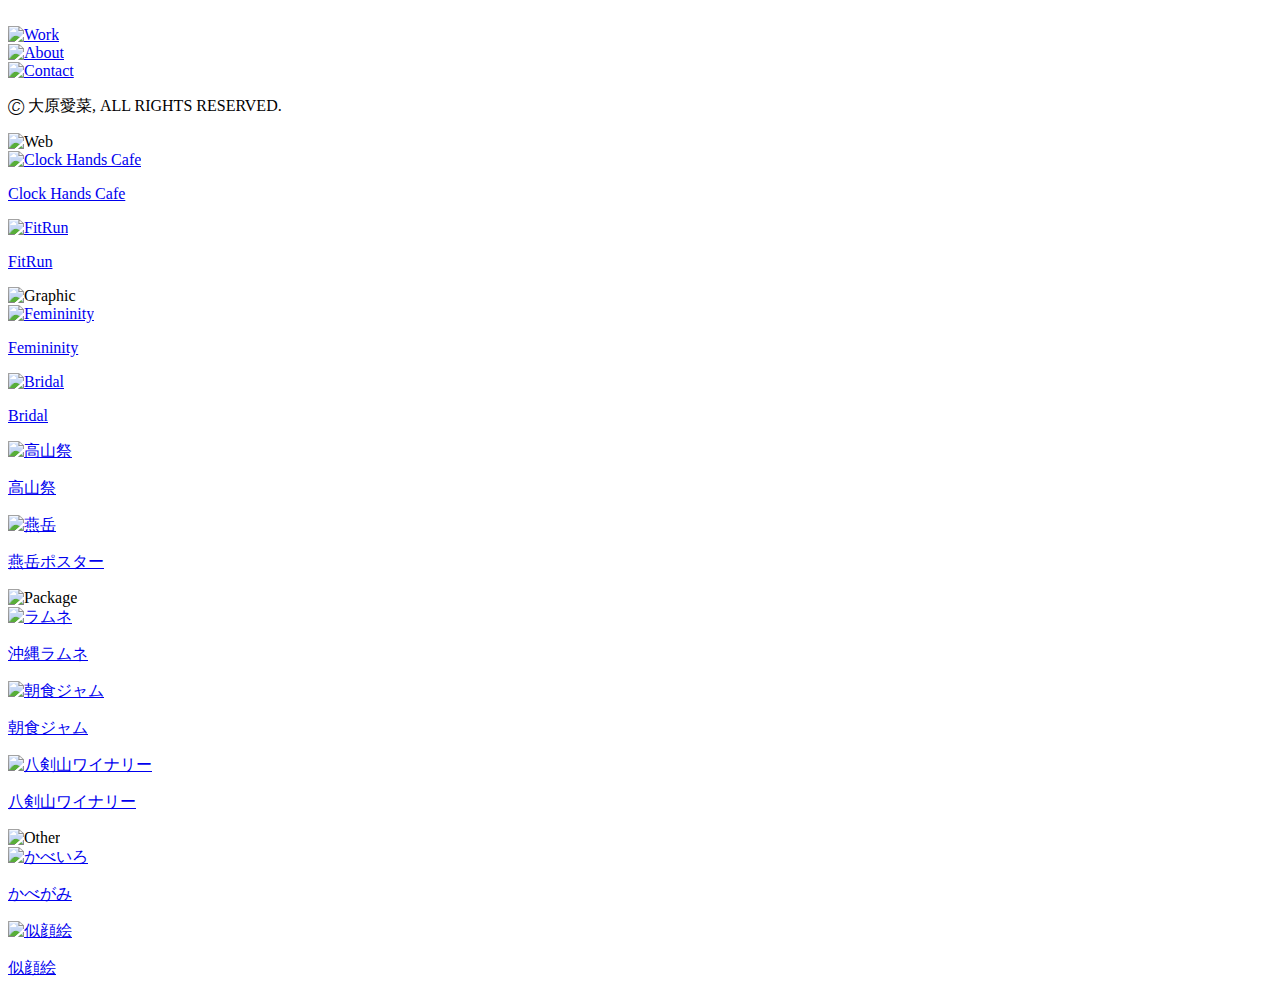
==== work.html @ 6ac75a0b "Create work.html" ====
<!doctype html>
<html>
<head>
<meta charset="utf-8">
<title>Work | OHARA AINA Portfolio</title>
<link rel="stylesheet" href="style2.css">
<link rel="preconnect" href="https://fonts.gstatic.com" crossorigin>
<link href="https://fonts.googleapis.com/css2?family=Noto+Serif+JP:wght@200&display=swap" rel="stylesheet"></head>

<body>
	
	<img src="index_images/ornament_top.png" alt="" class="flame_top">
	<img src="index_images/ornament_bottom.png" alt="" class="flame_bottom">

<header>
	
	<div class="flame"></div>
		<nav>
			<div class="clearfix nav_conteiner wrap">
				<div class="nav_item">
					<a href="index.html#work">
					<img src="index_images/Work.png" alt="Work" class="trans_nav">
					</a>
				</div>
				<div class="nav_item">
					<a href="index.html#about">
					<img src="index_images/About.png" alt="About" class="trans_nav">
					</a>
				</div>
				<div class="nav_item">
					<a href="index.html#contact">
					<img src="index_images/Contact.png" alt="Contact" class="trans_nav">
					</a>
				</div>
			</div>
		</nav>
	
	<p class="footer_text">🄫  大原愛菜, ALL RIGHTS RESERVED.</p>
	
</header>


<main>
	
<div class="none"></div>
<div class="wrap">
	
	<div id="Web">
		<img src="work_images/Web.png" alt="Web">
		<div class="conteiner">
			<div class="item">
				<a href="work_web.html">
				<img src="work_images/Clock Hands Cafe.jpg" alt="Clock Hands Cafe">
				<p>Clock Hands Cafe</p>
				</a>
			</div>

			<div class="item">
				<a href="work_web.html#FitRun">
				<img src="work_images/FitRun.jpg" alt="FitRun">
				<p>FitRun</p>
				</a>
			</div>

			<div class="item"></div>
		</div>
	</div>
	
	<div id="Graphic">
		<img src="work_images/Graphic.png" alt="Graphic">
		<div class="conteiner">
			<div class="item">
				<a href="work_graphic.html">
				<img src="work_images/Femininity.jpg" alt="Femininity">
				<p>Femininity</p>
				</a>
			</div>

			<div class="item">
				<a href="work_graphic.html#Bridal">
				<img src="work_images/Bridal.jpg" alt="Bridal">
				<p>Bridal</p>
				</a>
			</div>
			
			<div class="item">
				<a href="work_graphic.html#takayama">
				<img src="work_images/高山祭.jpg" alt="高山祭">
				<p>高山祭</p>
				</a>
			</div>
		</div>
		
		<div class="conteiner">
			<div class="item">
				<a href="work_graphic.html#tubakuro">
				<img src="work_images/燕岳.jpg" alt="燕岳">
				<p>燕岳ポスター</p>
				</a>
			</div>

			<div class="item"></div>
			<div class="item"></div>
		</div>
	</div>
	
	<div id="Package">
		<img src="work_images/Package.png" alt="Package">
		<div class="conteiner">
			<div class="item">
				<a href="work_package.html">
				<img src="work_images/ラムネ.jpg" alt="ラムネ">
				<p>沖縄ラムネ</p>
				</a>
			</div>

			<div class="item">
				<a href="work_package.html#jam">
				<img src="work_images/朝食ジャム.jpg" alt="朝食ジャム">
				<p>朝食ジャム</p>
				</a>
			</div>
			
			<div class="item">
				<a href="work_package.html#wine">
				<img src="work_images/八剣山ワイナリー.jpg" alt="八剣山ワイナリー">
				<p>八剣山ワイナリー</p>
				</a>
			</div>
		</div>
	</div>
	
	<div id="Other">
		<img src="work_images/Other.png" alt="Other">
		<div class="conteiner">
			<div class="item">
				<a href="work_other.html">
				<img src="work_images/かべいろ.jpg" alt="かべいろ">
				<p>かべがみ</p>
				</a>
			</div>

			<div class="item">
				<a href="work_other.html#nigaoe">
				<img src="work_images/似顔絵.jpg" alt="似顔絵">
				<p>似顔絵</p>
				</a>
			</div>

			<div class="item"></div>
		</div>
	</div>
	
	<a href="index.html">
		<div class="back"></div>
	</a>

	
</div>
</main>


</body>
</html>
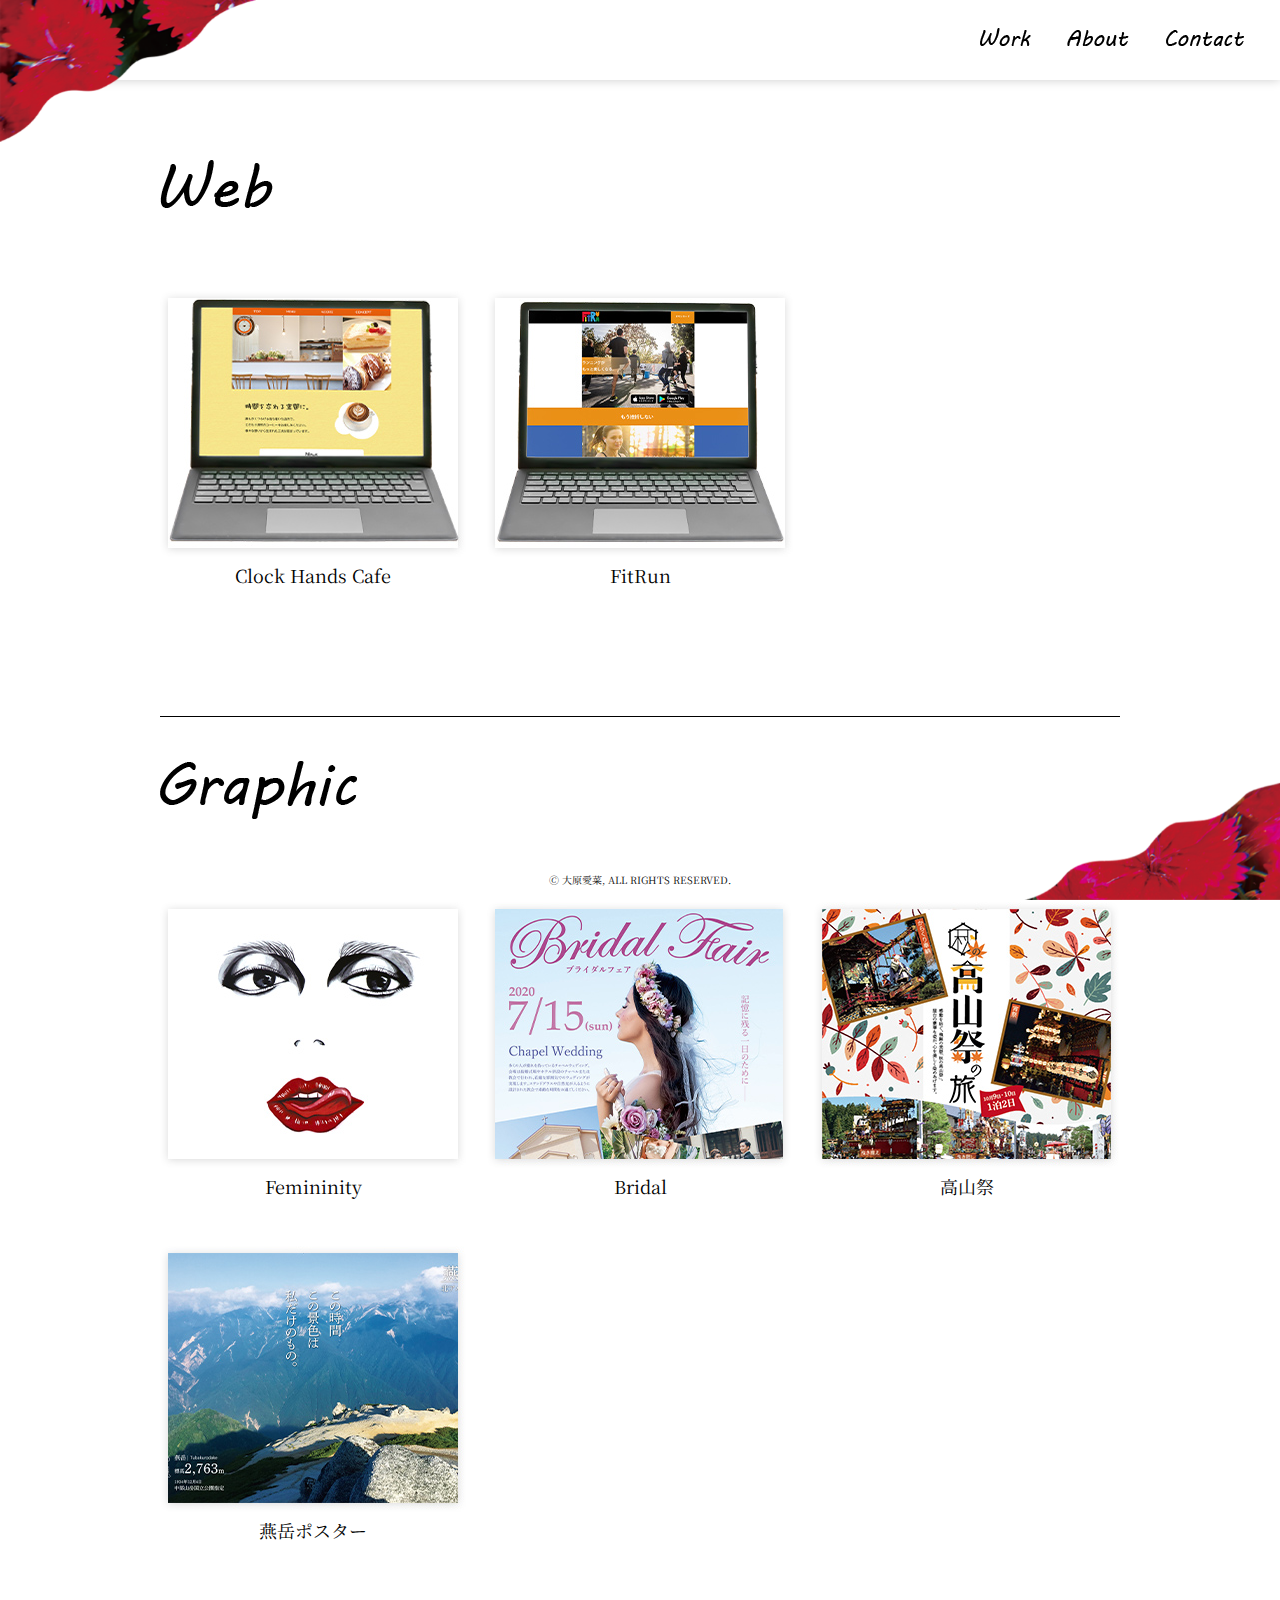
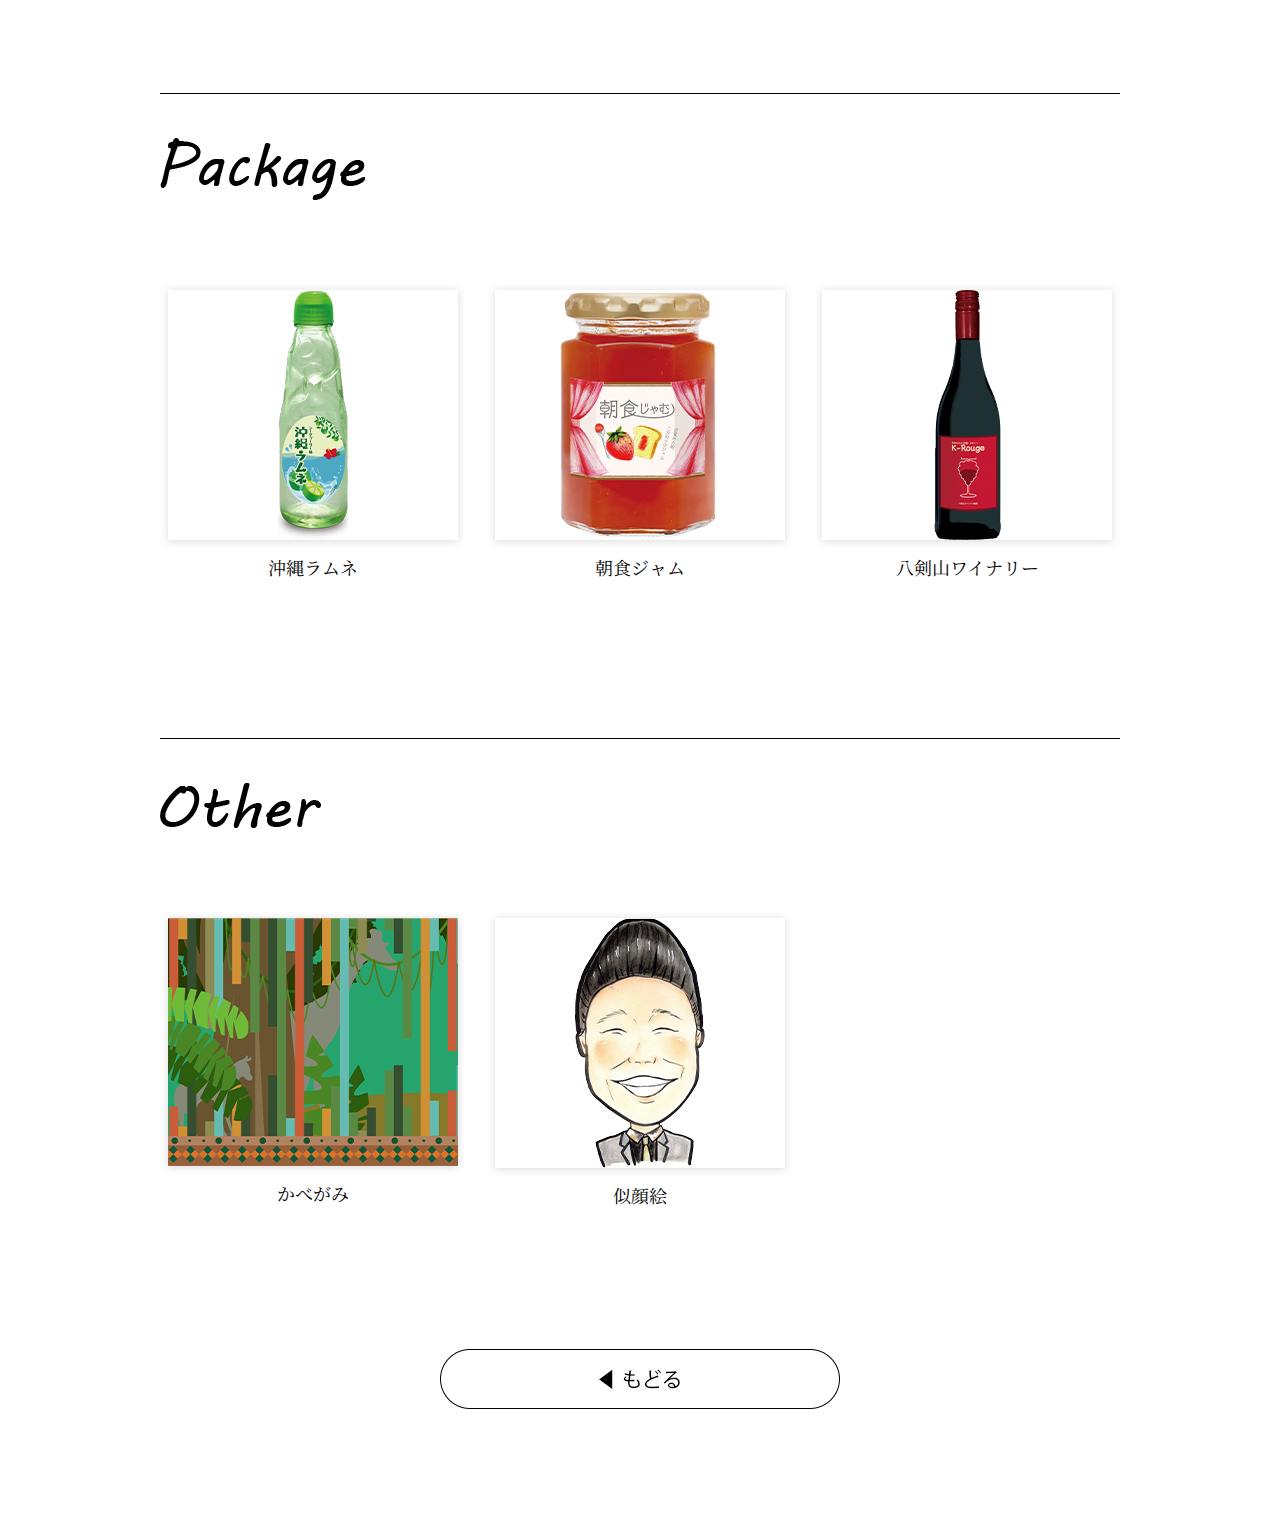
==== commit 0850177e: "Update work.html" ====
--- a/work.html
+++ b/work.html
@@ -9,8 +9,8 @@
 
 <body>
 	
-	<img src="index_images/ornament_top.png" alt="" class="flame_top">
-	<img src="index_images/ornament_bottom.png" alt="" class="flame_bottom">
+	<img src="index_images/decoration_left.png" alt="flame" class="flame_top">
+	<img src="index_images/decoration_right.png" alt="flame" class="flame_bottom">
 
 <header>
 	
--- a/style2.css
+++ b/style2.css
@@ -0,0 +1,172 @@
+@charset "utf-8";
+/* CSS Document */
+
+* {
+	margin: 0; padding: 0;
+	list-style: none;
+	font-family: 'Noto Serif JP', serif;
+}
+
+.wrap{
+	max-width: 960px;
+	margin-left: auto; margin-right: auto;
+}
+
+body{
+	background-color: #ffffff;
+}
+
+.clearfix::after {
+	content: "";
+	display: block;
+	clear: both;
+}
+
+/*-----header-----*/
+
+.flame_top {
+	display: block;
+	position: fixed;
+	z-index: 100;
+	left: 0; top: 0;
+	width: 20vw;
+	height: auto;
+}
+
+.flame_bottom {
+	display: block;
+	position: fixed;
+	z-index: 100;
+	right: 0; bottom: 0;
+	width: 20vw;
+	height: auto;
+}
+
+nav{
+	height: 80px;
+	width: 100%;
+	line-height: 80px;
+	background-color: #ffffff;
+	box-shadow: 0 0 10px #cccccc;
+	position: fixed;
+	z-index: 99;
+}
+
+.nav_conteiner{
+	width: 300px;
+	margin-left: auto;
+	margin-right: auto;
+	display: flex;
+	justify-content: space-between;
+	float: right;
+}
+
+.trans_nav{
+	cursor: pointer;
+	transition-duration: 0.3s;
+}
+
+.trans_nav:hover{
+	transform: rotate(9deg);
+	transition-duration: 0.3s;
+}
+
+/*-----footer-----*/
+
+.footer_text{
+	position: fixed;
+	bottom: 0;
+	width: 100%;
+	height: 40px;
+	line-height: 40px;
+	font-size: 10px;
+	text-align: center;
+	background-color: #FFFFFF;
+	z-index: 99;
+	margin-left: auto; margin-right: auto;
+}
+
+
+
+/*-----main-----*/
+
+.none{
+	height: 160px;
+}
+
+.conteiner{
+	width: 960px;
+	margin-left: auto; margin-right: auto;
+	display: flex;
+	justify-content: space-between;
+	margin-top: 78px;
+}
+
+.item{
+	width: 306px; height: 266px;
+	cursor: pointer;
+}
+
+p{
+	text-align: center;
+	font-size: 18px;
+}
+
+.item a {
+	color: #000000;
+	text-decoration: none;
+	transition: color .3s, text-decoration .3s;
+	cursor: pointer;
+}
+
+.item:hover {
+	color: #bf1928;
+	transform: scale(0.9);
+	transition-duration: 0.3s;
+}
+
+.back{
+	width: 400px; height: 60px;
+	background-image: url("work_images/work_buttom.png");
+	background-repeat: no-repeat;
+	margin-left: auto; margin-right: auto;
+	margin-bottom: 110px;
+	cursor: pointer;
+}
+
+.back:hover{
+	transform: rotateY(360deg);
+	transition: transform 1.0s;
+}
+
+/*-----Web-----*/
+
+#Web{
+	height: 556px;
+	border-bottom: 1px solid;
+}
+
+/*-----Graphic-----*/
+
+#Graphic{
+	height: 932px;
+	margin-top: 44px;
+	border-bottom: 1px solid;
+}
+
+/*-----Package-----*/
+
+#Package{
+	height: 600px;
+	margin-top: 44px;
+	border-bottom: 1px solid;
+}
+
+/*-----Package-----*/
+
+#Other{
+	height: 566px;
+	margin-top: 44px;
+}
+
+
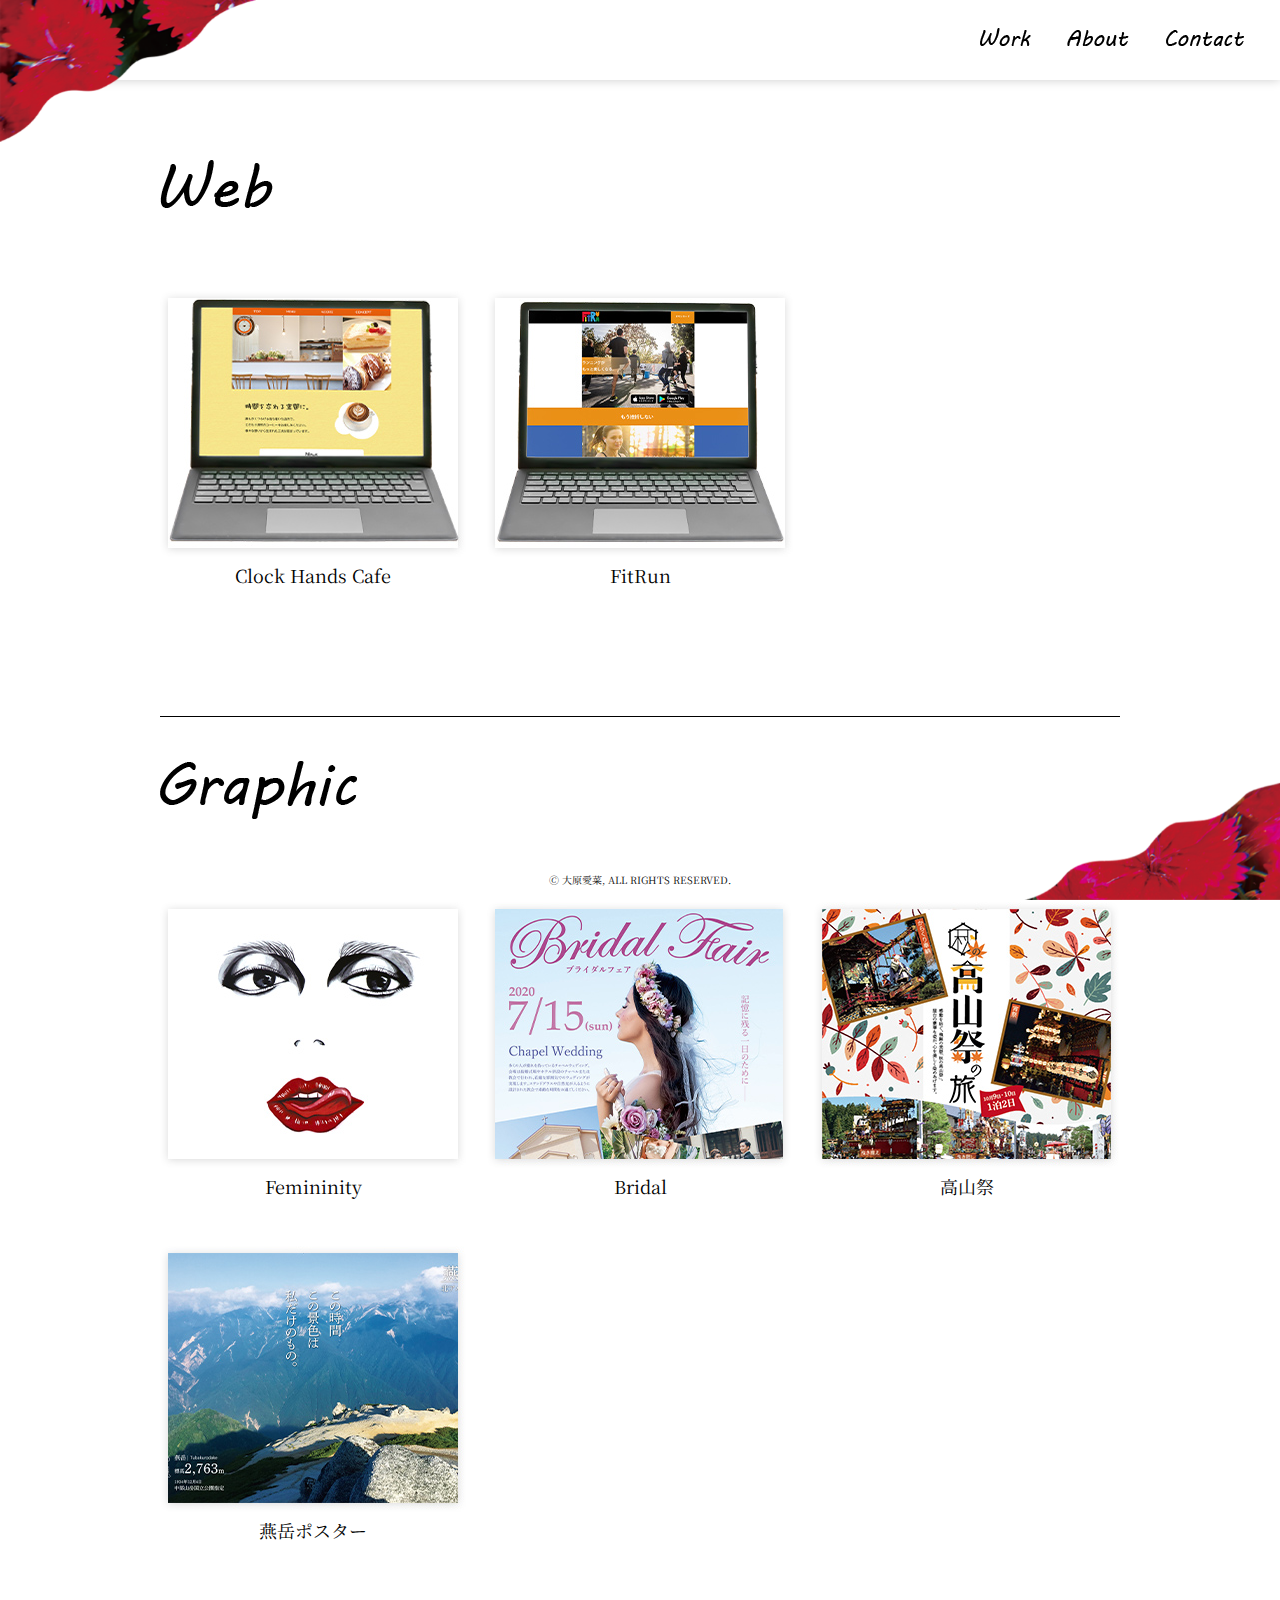
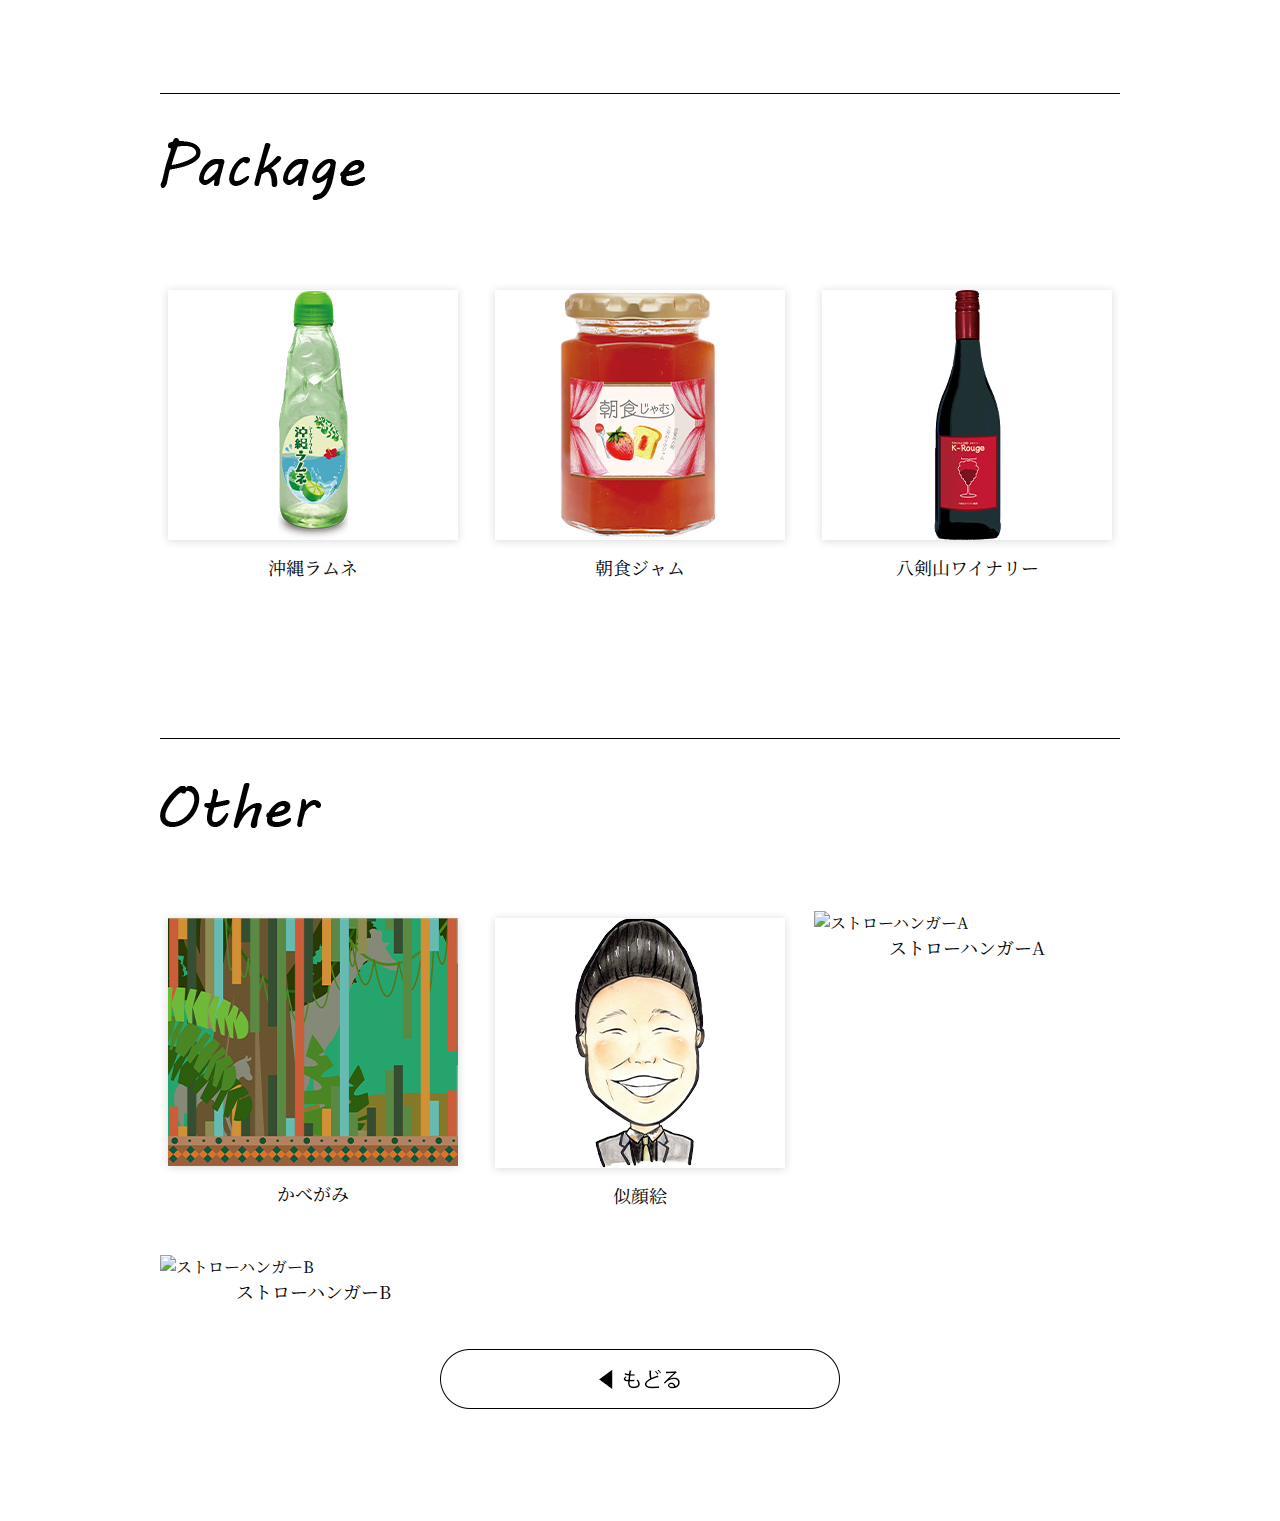
==== commit 655e89c5: "Update work.html" ====
--- a/work.html
+++ b/work.html
@@ -108,21 +108,21 @@
 		<img src="work_images/Package.png" alt="Package">
 		<div class="conteiner">
 			<div class="item">
-				<a href="work_package.html">
+				<a href="work_pakcage.html">
 				<img src="work_images/ラムネ.jpg" alt="ラムネ">
 				<p>沖縄ラムネ</p>
 				</a>
 			</div>
 
 			<div class="item">
-				<a href="work_package.html#jam">
+				<a href="work_pakcage.html#jam">
 				<img src="work_images/朝食ジャム.jpg" alt="朝食ジャム">
 				<p>朝食ジャム</p>
 				</a>
 			</div>
 			
 			<div class="item">
-				<a href="work_package.html#wine">
+				<a href="work_pakcage.html#wine">
 				<img src="work_images/八剣山ワイナリー.jpg" alt="八剣山ワイナリー">
 				<p>八剣山ワイナリー</p>
 				</a>
@@ -147,6 +147,23 @@
 				</a>
 			</div>
 
+			<div class="item">
+				<a href="work_other.html#hangerA">
+				<img src="work_images/ストローハンガーA.jpg" alt="ストローハンガーA">
+				<p>ストローハンガーA</p>
+				</a>
+			</div>
+		</div>
+		
+		<div class="conteiner">
+			<div class="item">
+				<a href="work_other.html#hangerB">
+				<img src="work_images/ストローハンガーB.jpg" alt="ストローハンガーB">
+				<p>ストローハンガーB</p>
+				</a>
+			</div>
+
+			<div class="item"></div>
 			<div class="item"></div>
 		</div>
 	</div>
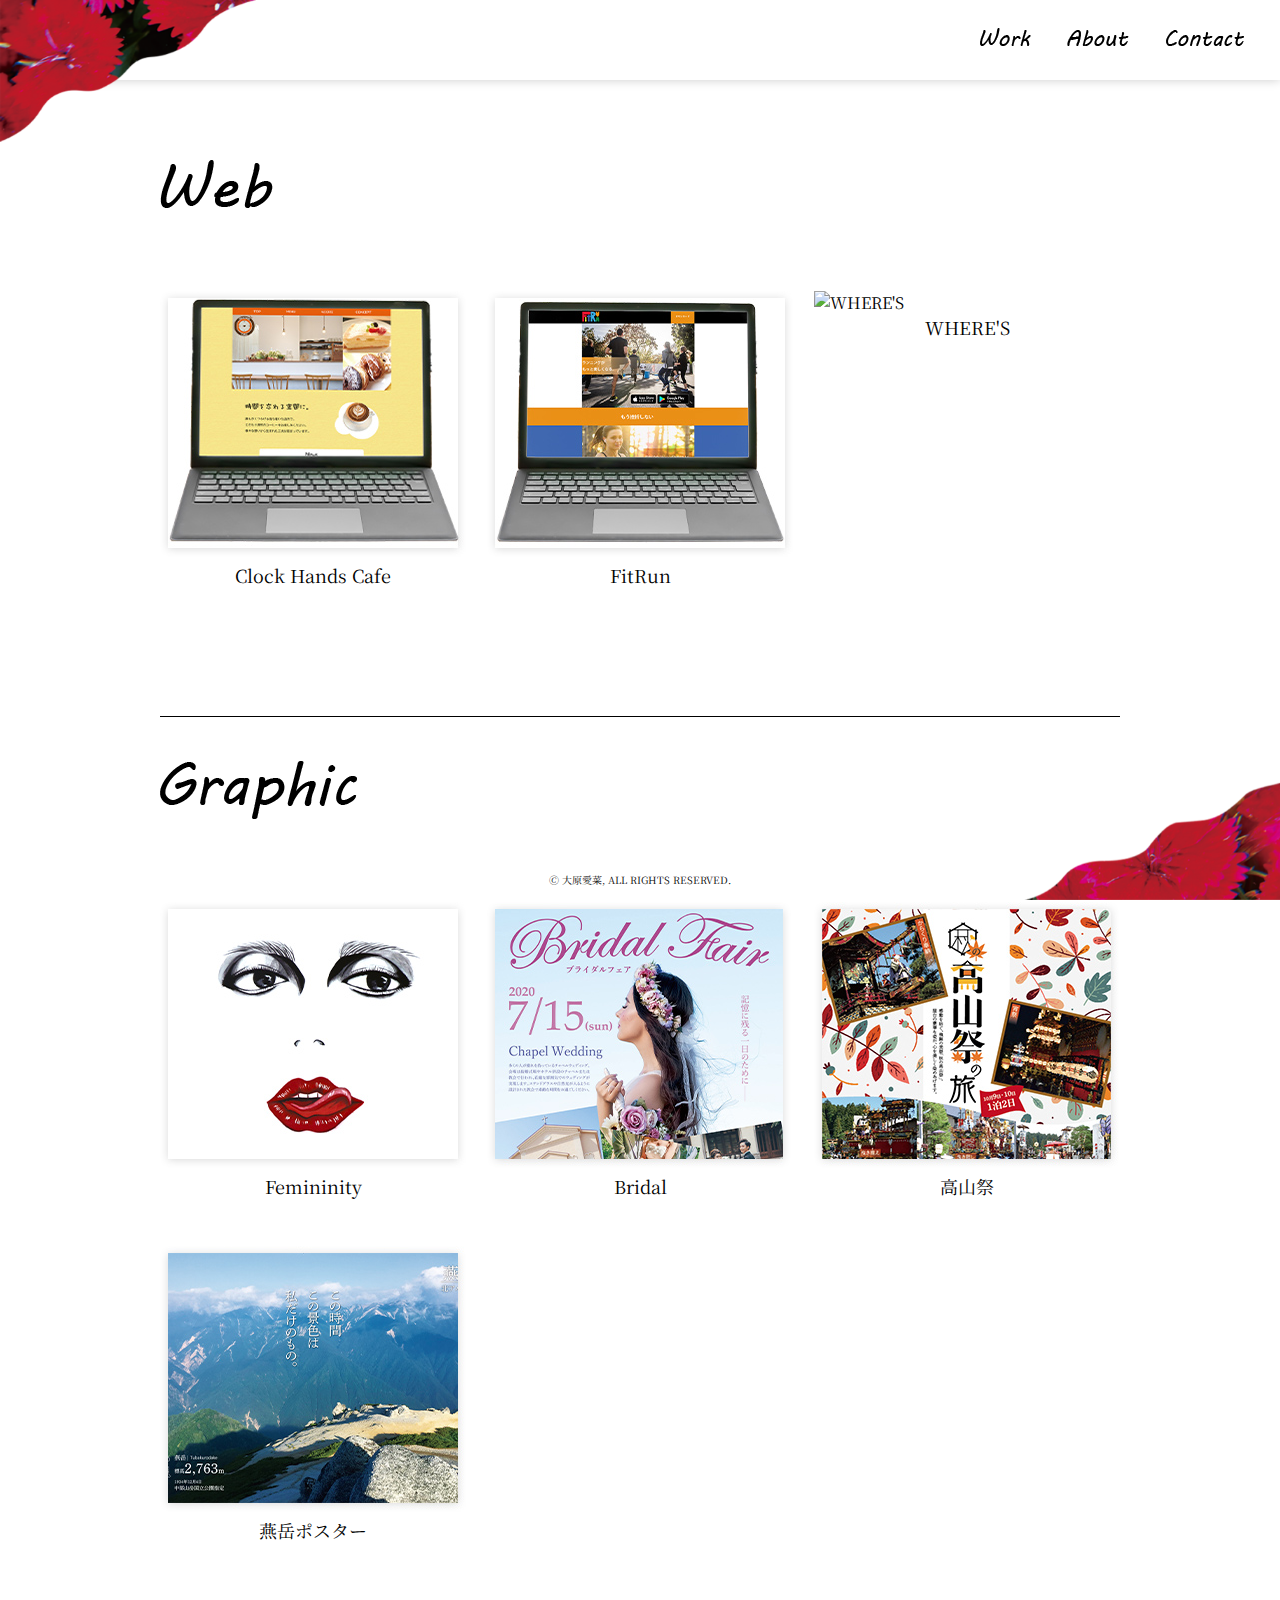
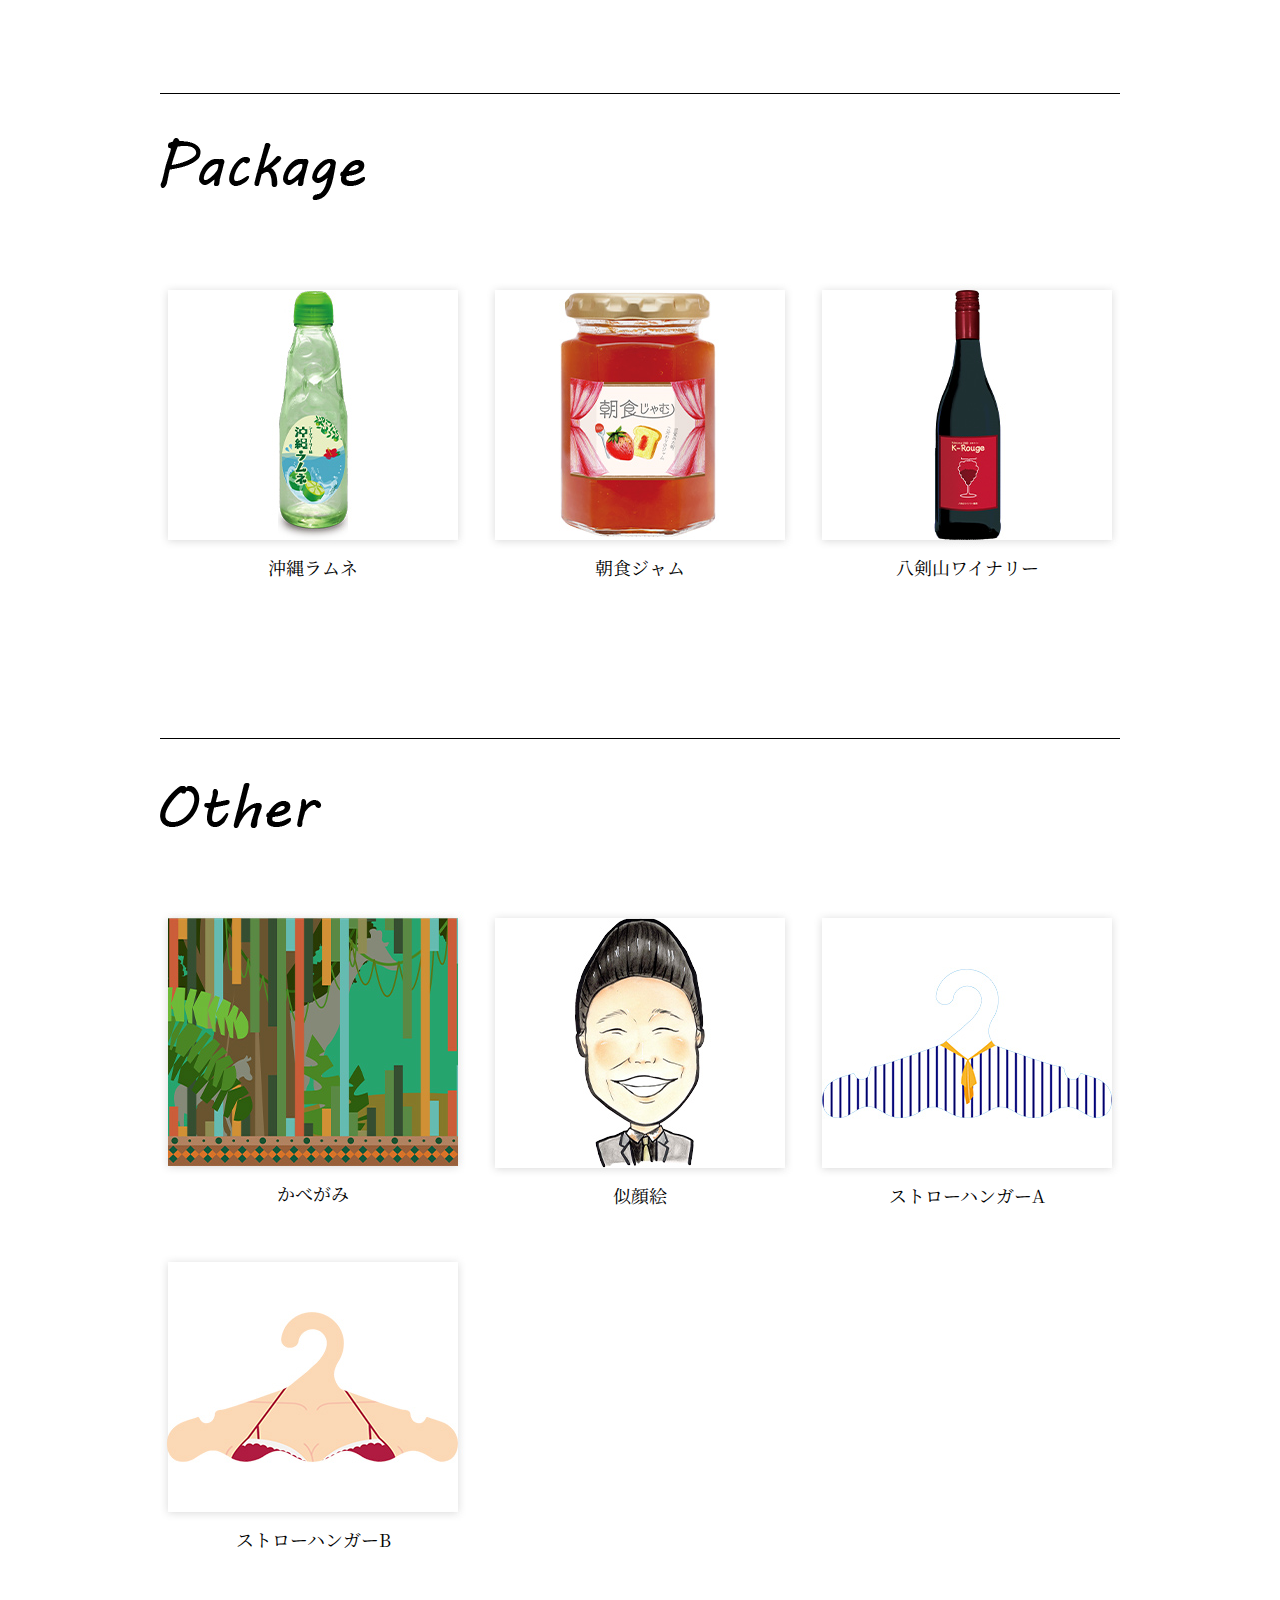
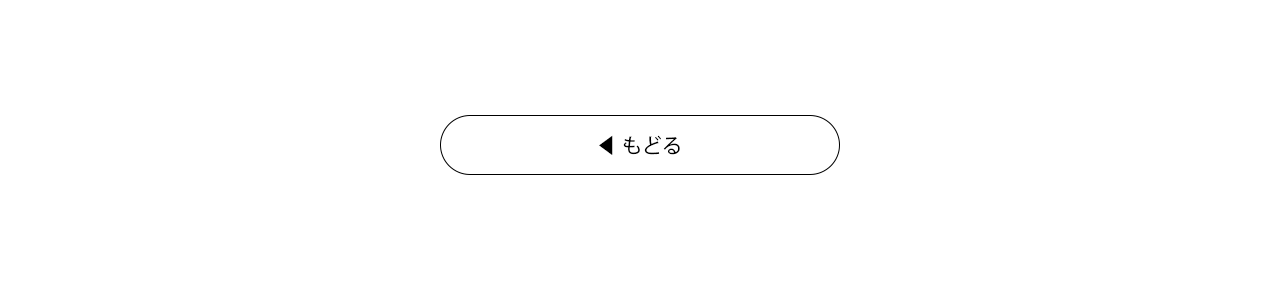
==== commit fb8be0ec: "Update work.html" ====
--- a/work.html
+++ b/work.html
@@ -61,8 +61,13 @@
 				<p>FitRun</p>
 				</a>
 			</div>
-
-			<div class="item"></div>
+			
+			<div class="item">
+				<a href="work_web.html#WHERE'S">
+				<img src="work_images/WHERE'S.jpg" alt="WHERE'S">
+				<p>WHERE'S</p>
+				</a>
+			</div>
 		</div>
 	</div>
 	
--- a/style2.css
+++ b/style2.css
@@ -165,7 +165,7 @@
 /*-----Package-----*/
 
 #Other{
-	height: 566px;
+	height: 932px;
 	margin-top: 44px;
 }
 
